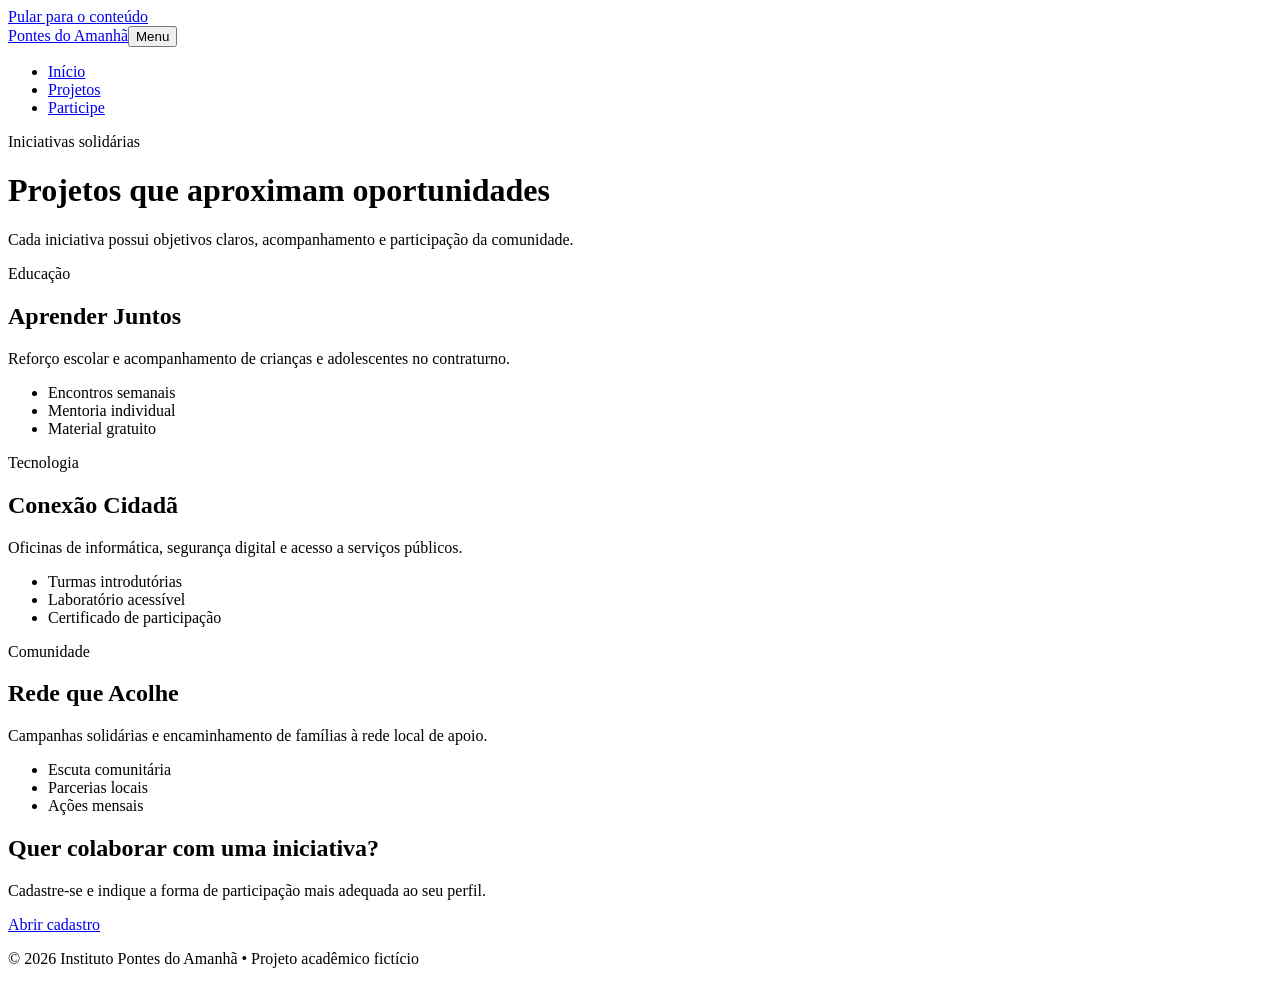
==== projetos.html @ 3a2674b6 "Adiciona projetos.html" ====
<!DOCTYPE html>
<html lang="pt-BR">
<head>
  <meta charset="UTF-8"><meta name="viewport" content="width=device-width, initial-scale=1.0">
  <meta name="description" content="Conheça os projetos sociais do Instituto Pontes do Amanhã.">
  <title>Projetos | Instituto Pontes do Amanhã</title>
  <link rel="stylesheet" href="assets/css/style.css">
</head>
<body>
  <a class="skip-link" href="#conteudo">Pular para o conteúdo</a>
  <header class="site-header"><div class="container nav-wrap"><a class="brand" href="index.html">Pontes do Amanhã</a><button class="menu-toggle" type="button" aria-expanded="false" aria-controls="menu">Menu</button><nav aria-label="Navegação principal"><ul id="menu" class="menu"><li><a href="index.html">Início</a></li><li><a aria-current="page" href="projetos.html">Projetos</a></li><li><a href="cadastro.html">Participe</a></li></ul></nav></div></header>
  <main id="conteudo" class="section container">
    <header class="page-header"><p class="eyebrow">Iniciativas solidárias</p><h1>Projetos que aproximam oportunidades</h1><p class="lead">Cada iniciativa possui objetivos claros, acompanhamento e participação da comunidade.</p></header>
    <section class="cards" aria-label="Lista de projetos">
      <article class="card project"><span class="tag">Educação</span><h2>Aprender Juntos</h2><p>Reforço escolar e acompanhamento de crianças e adolescentes no contraturno.</p><ul><li>Encontros semanais</li><li>Mentoria individual</li><li>Material gratuito</li></ul></article>
      <article class="card project"><span class="tag">Tecnologia</span><h2>Conexão Cidadã</h2><p>Oficinas de informática, segurança digital e acesso a serviços públicos.</p><ul><li>Turmas introdutórias</li><li>Laboratório acessível</li><li>Certificado de participação</li></ul></article>
      <article class="card project"><span class="tag">Comunidade</span><h2>Rede que Acolhe</h2><p>Campanhas solidárias e encaminhamento de famílias à rede local de apoio.</p><ul><li>Escuta comunitária</li><li>Parcerias locais</li><li>Ações mensais</li></ul></article>
    </section>
    <section class="callout"><h2>Quer colaborar com uma iniciativa?</h2><p>Cadastre-se e indique a forma de participação mais adequada ao seu perfil.</p><a class="button" href="cadastro.html">Abrir cadastro</a></section>
  </main>
  <footer><div class="container"><p>© 2026 Instituto Pontes do Amanhã • Projeto acadêmico fictício</p></div></footer>
  <script src="assets/js/app.js" defer></script>
</body>
</html>
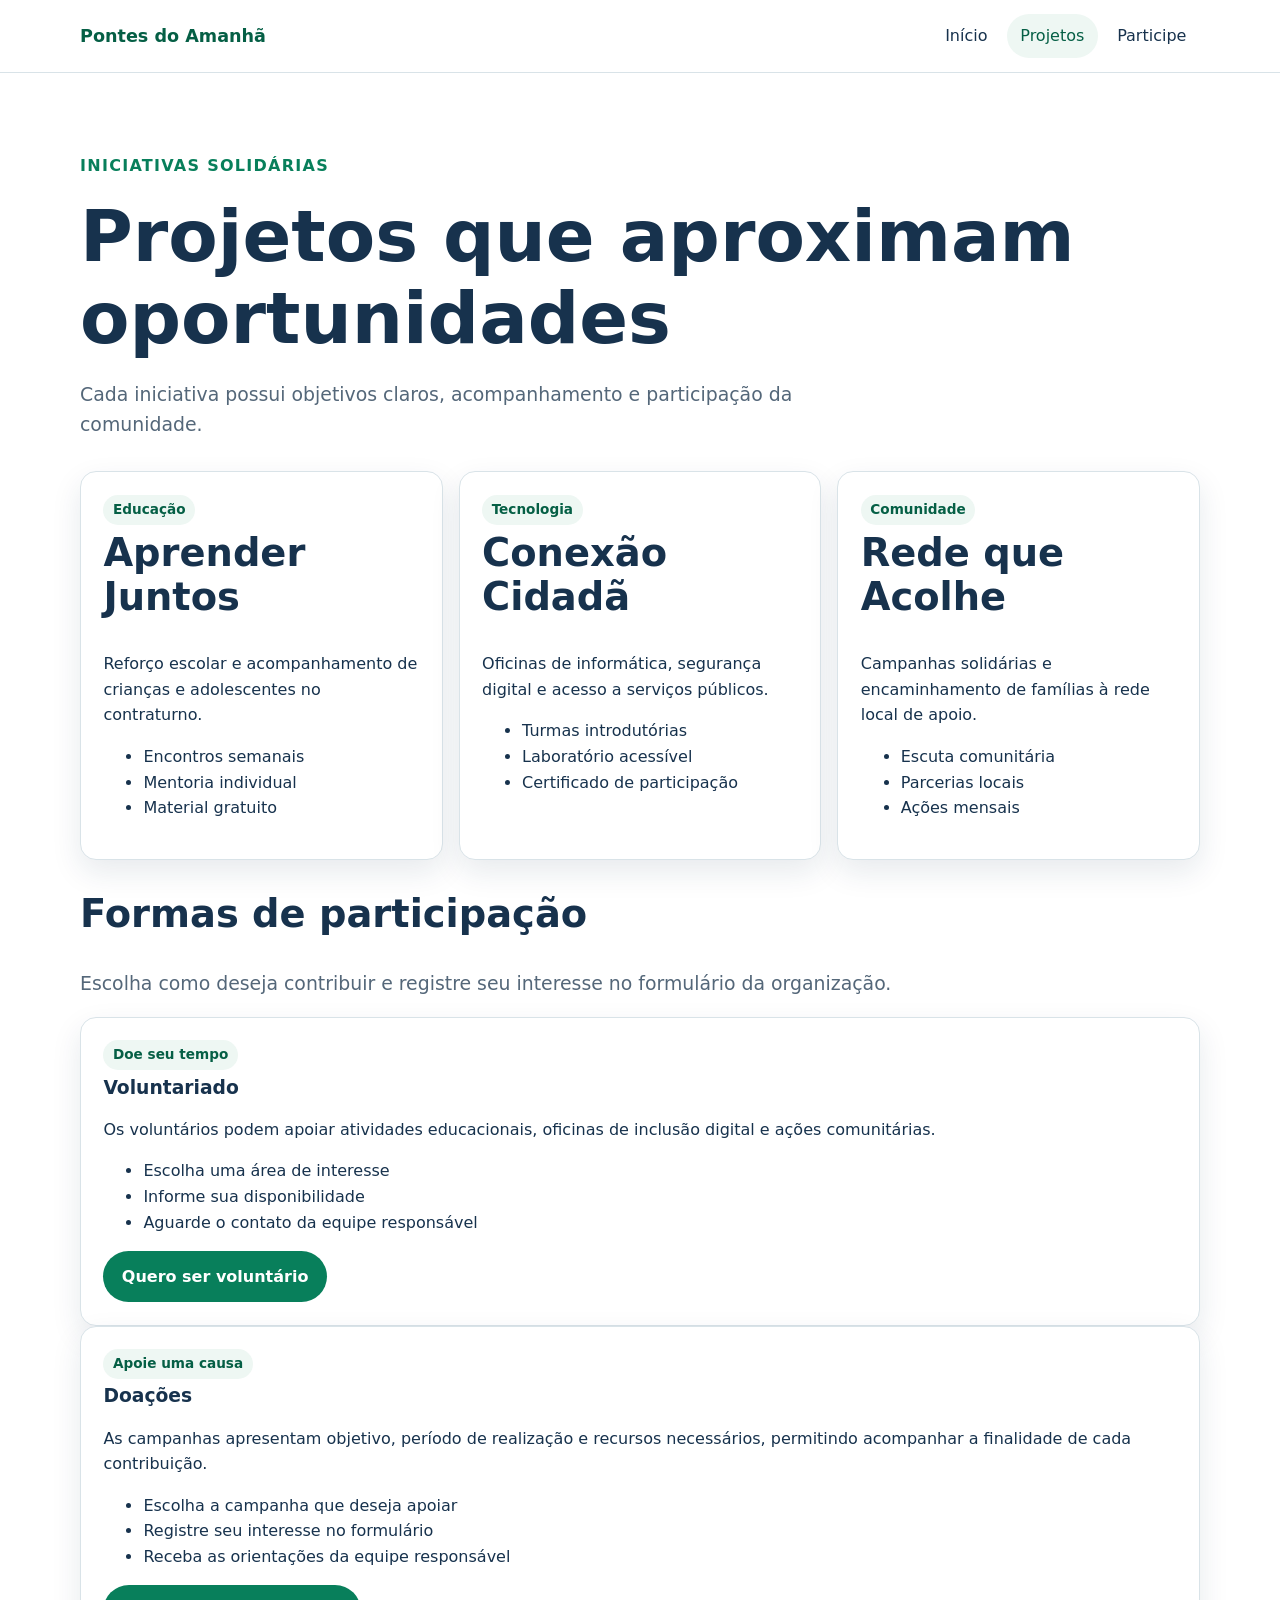
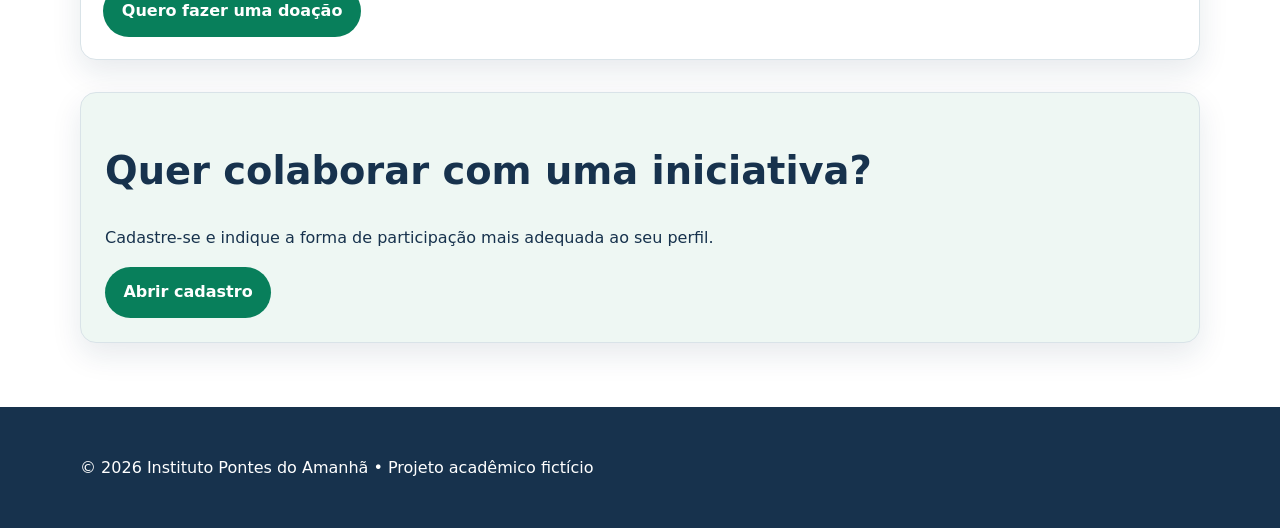
==== commit b3d58192: "Detalha voluntariado e doações" ====
--- a/projetos.html
+++ b/projetos.html
@@ -16,6 +16,26 @@
       <article class="card project"><span class="tag">Tecnologia</span><h2>Conexão Cidadã</h2><p>Oficinas de informática, segurança digital e acesso a serviços públicos.</p><ul><li>Turmas introdutórias</li><li>Laboratório acessível</li><li>Certificado de participação</li></ul></article>
       <article class="card project"><span class="tag">Comunidade</span><h2>Rede que Acolhe</h2><p>Campanhas solidárias e encaminhamento de famílias à rede local de apoio.</p><ul><li>Escuta comunitária</li><li>Parcerias locais</li><li>Ações mensais</li></ul></article>
     </section>
+    <section class="participation" aria-labelledby="formas-participacao">
+      <h2 id="formas-participacao">Formas de participação</h2>
+      <p class="lead">Escolha como deseja contribuir e registre seu interesse no formulário da organização.</p>
+      <div class="participation-grid">
+        <article class="card">
+          <span class="tag">Doe seu tempo</span>
+          <h3>Voluntariado</h3>
+          <p>Os voluntários podem apoiar atividades educacionais, oficinas de inclusão digital e ações comunitárias.</p>
+          <ul><li>Escolha uma área de interesse</li><li>Informe sua disponibilidade</li><li>Aguarde o contato da equipe responsável</li></ul>
+          <a class="button" href="cadastro.html">Quero ser voluntário</a>
+        </article>
+        <article class="card">
+          <span class="tag">Apoie uma causa</span>
+          <h3>Doações</h3>
+          <p>As campanhas apresentam objetivo, período de realização e recursos necessários, permitindo acompanhar a finalidade de cada contribuição.</p>
+          <ul><li>Escolha a campanha que deseja apoiar</li><li>Registre seu interesse no formulário</li><li>Receba as orientações da equipe responsável</li></ul>
+          <a class="button" href="cadastro.html">Quero fazer uma doação</a>
+        </article>
+      </div>
+    </section>
     <section class="callout"><h2>Quer colaborar com uma iniciativa?</h2><p>Cadastre-se e indique a forma de participação mais adequada ao seu perfil.</p><a class="button" href="cadastro.html">Abrir cadastro</a></section>
   </main>
   <footer><div class="container"><p>© 2026 Instituto Pontes do Amanhã • Projeto acadêmico fictício</p></div></footer>
--- a/assets/css/style.css
+++ b/assets/css/style.css
@@ -0,0 +1,5 @@
+:root{--ink:#17324d;--muted:#546779;--paper:#fff;--soft:#eef7f3;--brand:#087f5b;--brand-dark:#055f45;--line:#d9e3e8;--accent:#ffd166;--radius:16px;--shadow:0 12px 30px rgba(23,50,77,.1)}
+*{box-sizing:border-box}html{scroll-behavior:smooth}body{margin:0;color:var(--ink);background:var(--paper);font-family:system-ui,-apple-system,"Segoe UI",sans-serif;line-height:1.6}a{color:inherit}img{max-width:100%}.container{width:min(1120px,calc(100% - 2rem));margin:auto}.narrow{width:min(820px,calc(100% - 2rem))}.skip-link{position:absolute;left:-9999px}.skip-link:focus{left:1rem;top:1rem;z-index:99;background:#fff;padding:.75rem;border:2px solid var(--brand)}.site-header{position:sticky;top:0;z-index:10;background:rgba(255,255,255,.96);border-bottom:1px solid var(--line)}.nav-wrap{min-height:72px;display:flex;align-items:center;justify-content:space-between;gap:1rem}.brand{font-size:1.1rem;font-weight:850;text-decoration:none;color:var(--brand-dark)}.menu{display:flex;gap:.35rem;list-style:none;margin:0;padding:0}.menu a{display:block;padding:.6rem .85rem;border-radius:999px;text-decoration:none}.menu a:hover,.menu a[aria-current="page"]{background:var(--soft);color:var(--brand-dark)}.menu-toggle{display:none}.hero{padding:5rem 0;background:linear-gradient(135deg,#f4fbf8,#e8f3ff)}.hero-grid{display:grid;grid-template-columns:1.5fr 1fr;gap:2rem;align-items:center}h1,h2,h3{line-height:1.15}h1{font-size:clamp(2.25rem,6vw,4.5rem);margin:.2em 0}h2{font-size:clamp(1.65rem,3vw,2.4rem)}.eyebrow{color:var(--brand);font-weight:800;text-transform:uppercase;letter-spacing:.08em}.lead{font-size:1.18rem;color:var(--muted);max-width:70ch}.actions{display:flex;gap:.75rem;flex-wrap:wrap;margin-top:1.5rem}.button{display:inline-block;border:0;border-radius:999px;padding:.8rem 1.15rem;background:var(--brand);color:#fff;font:inherit;font-weight:750;text-decoration:none;cursor:pointer}.button:hover{background:var(--brand-dark)}.button-secondary{background:transparent;color:var(--brand-dark);border:2px solid var(--brand)}.impact-card,.card,form,.callout{background:#fff;border:1px solid var(--line);border-radius:var(--radius);box-shadow:var(--shadow)}.impact-card{padding:1.5rem}.impact-card dl{display:grid;gap:.7rem}.impact-card dl div{display:flex;justify-content:space-between;border-bottom:1px solid var(--line)}.impact-card dd{font-size:1.4rem;font-weight:850;color:var(--brand)}.section{padding:4rem 0}.section-accent{background:var(--soft)}.cards{display:grid;grid-template-columns:repeat(3,1fr);gap:1rem;margin-top:2rem}.card{padding:1.4rem}.card h2,.card h3{margin-top:.4rem}.tag{display:inline-block;border-radius:999px;background:var(--soft);color:var(--brand-dark);padding:.25rem .6rem;font-size:.85rem;font-weight:750}.callout{margin-top:2rem;padding:1.5rem;background:var(--soft)}footer{padding:2rem 0;background:var(--ink);color:#fff}.page-header{margin-bottom:2rem}form{padding:clamp(1rem,4vw,2rem)}fieldset{border:0;border-top:2px solid var(--line);margin:0 0 2rem;padding:1.25rem 0 0}legend{font-size:1.2rem;font-weight:850;padding-right:.6rem}.form-grid{display:grid;grid-template-columns:1fr 1fr;gap:1rem}label{display:grid;gap:.35rem;font-weight:700;margin-bottom:1rem}input,select,textarea{width:100%;border:1px solid #9aabb8;border-radius:10px;padding:.75rem;font:inherit;color:var(--ink);background:#fff}input:focus,select:focus,textarea:focus{outline:3px solid rgba(8,127,91,.2);border-color:var(--brand)}.check{grid-template-columns:auto 1fr;align-items:start;font-weight:500}.check input{width:auto;margin-top:.35rem}.status{min-height:1.5em;font-weight:700}.status.success{color:#06734f}.status.error{color:#b42318}
+.hero-visual{display:grid;gap:1rem}.hero-media{margin:0;overflow:hidden;border-radius:var(--radius);box-shadow:var(--shadow)}.hero-media img{display:block;width:100%;aspect-ratio:16/10;object-fit:cover}.contact-section{display:grid;grid-template-columns:.9fr 1.1fr;gap:2rem;align-items:start}.contact-card{font-style:normal;background:#fff;border:1px solid var(--line);border-radius:var(--radius);box-shadow:var(--shadow);padding:1.5rem}.contact-card p{margin:.25rem 0 1rem}.contact-card a{color:var(--brand-dark)}
+@media (max-width:760px){.hero{padding:3rem 0}.hero-grid,.cards,.form-grid,.contact-section{grid-template-columns:1fr}.menu-toggle{display:block;border:1px solid var(--line);background:#fff;border-radius:10px;padding:.55rem .8rem}.menu{display:none;position:absolute;top:72px;left:0;right:0;padding:1rem;background:#fff;border-bottom:1px solid var(--line);flex-direction:column}.menu.open{display:flex}}
+@media (prefers-reduced-motion:reduce){html{scroll-behavior:auto}*{transition:none!important}}
